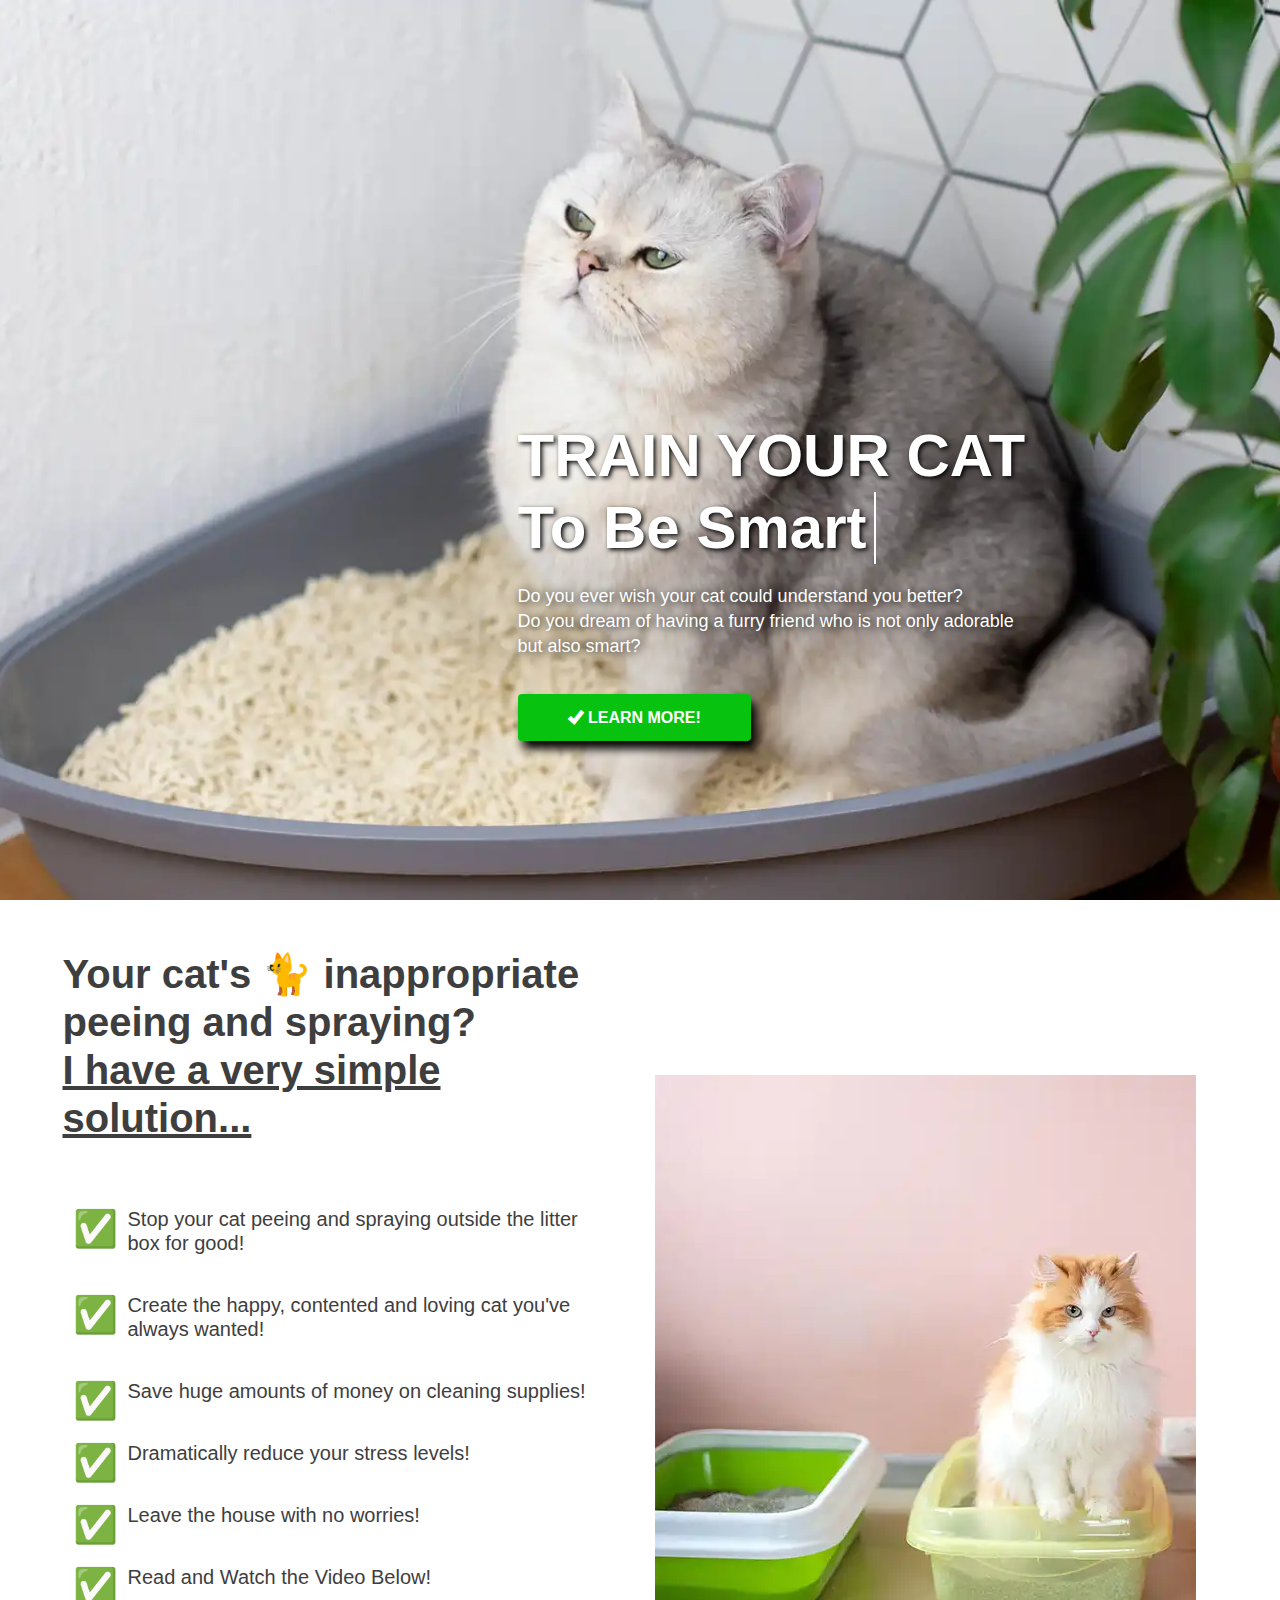
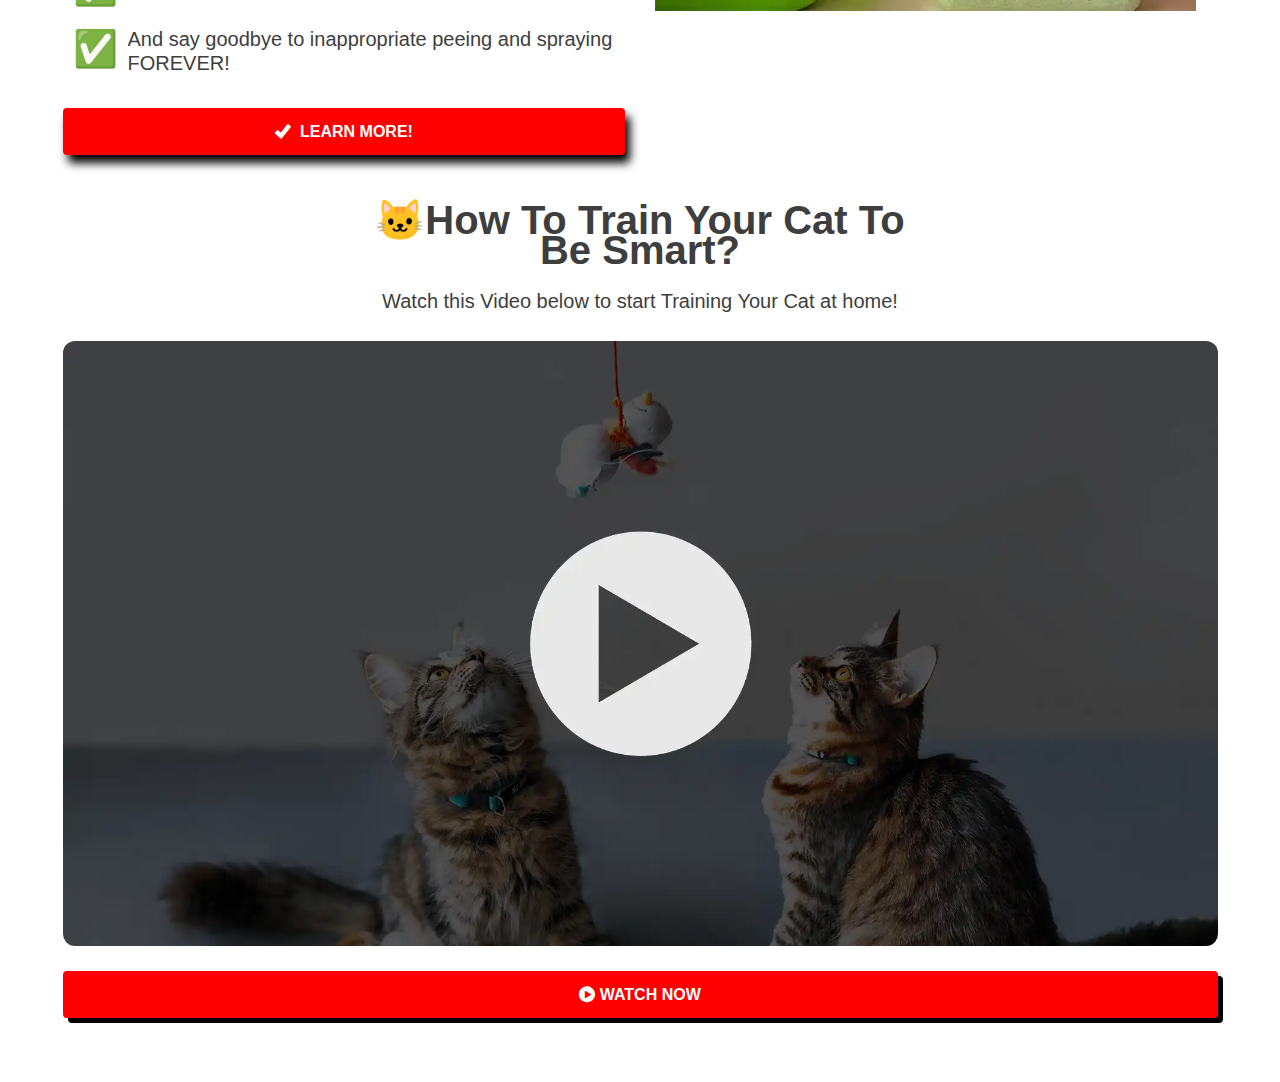
==== catspray.html @ 488885b8 "Update" ====
<!doctype html>
<html>

<head>
	<meta charset="utf-8">
	<meta http-equiv="x-ua-compatible" content="ie=edge">
	<title>Cat Spraying No More</title>
	<meta name="description" content="">
	<meta name="viewport" content="width=device-width, initial-scale=1">
	
	<!-- Place favicon.ico in the root directory -->

	<!-- all css here -->
	<link rel="stylesheet" href="css/bootstrap.min.css">
	<link rel="stylesheet" href="css/font-awesome.min.css">
	<link rel="stylesheet" href="css/icofont.css">
	
	<link rel="stylesheet" href="css/slick.css">
	<link rel="stylesheet" href="css/owl.carousel.css">
	
	<link rel="stylesheet" href="css/animated-headlines.css">
	<link rel="stylesheet" href="css/shortcode/shortcodes.css">
	<link rel="stylesheet" href="style.css">
	<link rel="stylesheet" href="css/responsive.css">
	<script src="js/vendor/modernizr-3.11.2.min.js"></script>

	<!-- Meta Pixel Code -->
	<script>
	!function(f,b,e,v,n,t,s)
	{if(f.fbq)return;n=f.fbq=function(){n.callMethod?
	n.callMethod.apply(n,arguments):n.queue.push(arguments)};
	if(!f._fbq)f._fbq=n;n.push=n;n.loaded=!0;n.version='2.0';
	n.queue=[];t=b.createElement(e);t.async=!0;
	t.src=v;s=b.getElementsByTagName(e)[0];
	s.parentNode.insertBefore(t,s)}(window, document,'script',
	'https://connect.facebook.net/en_US/fbevents.js');
	fbq('init', '1823785578058510');
	fbq('track', 'PageView');
	</script>
	<noscript><img height="1" width="1" style="display:none"
	src="https://www.facebook.com/tr?id=1823785578058510&ev=PageView&noscript=1"
	/></noscript>
	<!-- End Meta Pixel Code -->
	


</head>

<body>
	<!-- hero area start -->
	<div class="hero-area slider-1" id="slider-area">
		<div class="slider">
			<div class="container">
				<div class="row">
					<div class="offset-lg-4 col-lg-8 col-md-9 offset-md-3">
						<div class="hero-text mr-ri-l">
							<h1 class="title2 cd-headline clip is-full-width">TRAIN YOUR CAT<br>
								<span class="cd-words-wrapper">
									<b class="is-visible"> To Be Smart</b>
									<b>To Be Good</b>
								</span>
							</h1>
							<p>Do you ever wish your cat could understand you better?<br>Do you dream of having a furry friend who is not only adorable but also smart? </p>
							<a class="hero-btn" target="_blank" href="https://05e74hx4rsquew42be6kz4aq9v.hop.clickbank.net">
								<i class="icofont icofont-ui-check"></i> Learn More!</a>
						</div>
					</div>
				</div>
			</div>
		</div>
	</div>
	<!-- hero area end -->
	
	<!-- About area start -->
	<section id="about" class="about-area pt-130">
		<div class="container">
			<div class="row">
				<div class="col-md-6">
					<div class="about-content">
						<h2>Your cat's 🐈 inappropriate peeing and spraying?<br><u>I have a very simple solution...</u></h2>
						<div class="single-service">
							<div class="service-icon">
								<h2>✅</h2>
							</div>
							<div class="service-content">
								<h4>Stop your cat peeing and spraying outside the litter box for good!</h4>
							</div>
						</div>
						<div class="single-service">
							<div class="service-icon">
								<h2>✅</h2>
							</div>
							<div class="service-content">
								<h4>Create the happy, contented and loving cat you've always wanted!</h4>
							</div>
						</div>
						<div class="single-service">
							<div class="service-icon">
								<h2>✅</h2>
							</div>
							<div class="service-content">
								<h4>Save huge amounts of money on cleaning supplies!</h4>
							</div>
						</div>
						<div class="single-service">
							<div class="service-icon">
								<h2>✅</h2>
							</div>
							<div class="service-content">
								<h4>Dramatically reduce your stress levels!</h4>
							</div>
						</div>
						<div class="single-service">
							<div class="service-icon">
								<h2>✅</h2>
							</div>
							<div class="service-content">
								<h4>Leave the house with no worries!</h4>
							</div>
						</div>
						<div class="single-service">
							<div class="service-icon">
								<h2>✅</h2>
							</div>
							<div class="service-content">
								<h4> <a target="_blank" href="https://05e74hx4rsquew42be6kz4aq9v.hop.clickbank.net">Read and Watch the Video Below!</a></b></h4>
							</div>
						</div>
						<div class="single-service">
							<div class="service-icon">
								<h2>✅</h2>
							</div>
							<div class="service-content">
								<h4><b>And say goodbye to inappropriate peeing and spraying FOREVER!</b></h4>
							</div>
						</div>
						

						<a class="hero-btn" target="_blank" href="https://05e74hx4rsquew42be6kz4aq9v.hop.clickbank.net">
							<i class="icofont icofont-ui-check"></i> Learn More!</a>

					</div>
				</div>
				<div class="col-md-6 pt-125">
					<div class="about-img">
						<img src="img/slider/2.webp" alt="" />
					</div>
				</div>
			</div>
		</div>
	</section>
	<!-- About area End -->
	
	<!-- Feature area start -->
	<section id="features" class="feature-area pt-50 pb-50">
		<div class="container">
			<div class="row">
				<div class="col-12">
					<div class="section-heading pb-20 text-center">
						<h2>🐱How to Train your cat to be Smart?</h2>
						<h4>Watch this Video below to start Training Your Cat at home!</h4>
						
					</div>
					<div class="about-img">
						<a target="_blank" href="https://05e74hx4rsquew42be6kz4aq9v.hop.clickbank.net">
						<img style="border-radius: 12px;" src="img/slider/video1.webp" alt="" />
						</a>
					</div>
					<a class="clikbtn" target="_blank" href="https://05e74hx4rsquew42be6kz4aq9v.hop.clickbank.net">
						<i class="icofont icofont-play-alt-1"></i>  Watch Now</a>
						<br><br>
				</div>
			</div>
			
			
		</div>
	</section>
	<!-- Feature feature area end -->

	<!-- all js here -->
	<script src="js/vendor/jquery-3.6.0.min.js"></script>
	<script src="js/vendor/jquery-migrate-3.3.2.min.js"></script>
	<script src="js/bootstrap.bundle.min.js"></script>
	<script src="js/owl.carousel.min.js"></script>
	<script src="js/slick.min.js"></script>
	<script src="js/jquery.ajaxchimp.min.js"></script>
	<script src="js/plugins.js"></script>
	<script src="js/main.js"></script>
</body>

</html>
---- css/animated-headlines.css ----
/* -------------------------------- 

Primary style

-------------------------------- */
*, *::after, *::before {
  -webkit-box-sizing: border-box;
  -moz-box-sizing: border-box;
  box-sizing: border-box;
}
.cd-title {
  position: relative;
  height: 160px;
  line-height: 230px;
  text-align: center;
}
.cd-title h1 {
  font-size: 2.4rem;
  font-weight: 700;
}
@media only screen and (min-width: 768px) {
  .cd-title {
    line-height: 250px;
  }
}
@media only screen and (min-width: 1170px) {
  .cd-title {
    height: 200px;
    line-height: 300px;
  }
  .cd-title h1 {
    font-size: 3rem;
  }
}

.cd-intro {
  width: 90%;
  max-width: 768px;
  text-align: center;
}

.cd-intro {
  margin: 4em auto;
}
@media only screen and (min-width: 768px) {
  .cd-intro {
    margin: 5em auto;
  }
}
@media only screen and (min-width: 1170px) {
  .cd-intro {
    margin: 6em auto;
  }
}

/* .cd-headline {
  font-size: 3rem;
  line-height: 1.2;
} */
/* @media only screen and (min-width: 768px) {
  .cd-headline {
    font-size: 4.4rem;
    font-weight: 300;
  }
}
@media only screen and (min-width: 1170px) {
  .cd-headline {
    font-size: 6rem;
  }
} */

.cd-words-wrapper {
  display: inline-block;
  position: relative;
  text-align: left;
}
.cd-words-wrapper b {
  display: inline-block;
  position: absolute;
  white-space: nowrap;
  left: 0;
  top: 0;
}
.cd-words-wrapper b.is-visible {
  position: relative;
}
.no-js .cd-words-wrapper b {
  opacity: 0;
}
.no-js .cd-words-wrapper b.is-visible {
  opacity: 1;
}

/* -------------------------------- 

xrotate-1 

-------------------------------- */
.cd-headline.rotate-1 .cd-words-wrapper {
  -webkit-perspective: 300px;
  -moz-perspective: 300px;
  perspective: 300px;
}
.cd-headline.rotate-1 b {
  opacity: 0;
  -webkit-transform-origin: 50% 100%;
  -moz-transform-origin: 50% 100%;
  -ms-transform-origin: 50% 100%;
  -o-transform-origin: 50% 100%;
  transform-origin: 50% 100%;
  -webkit-transform: rotateX(180deg);
  -moz-transform: rotateX(180deg);
  -ms-transform: rotateX(180deg);
  -o-transform: rotateX(180deg);
  transform: rotateX(180deg);
}
.cd-headline.rotate-1 b.is-visible {
  opacity: 1;
  -webkit-transform: rotateX(0deg);
  -moz-transform: rotateX(0deg);
  -ms-transform: rotateX(0deg);
  -o-transform: rotateX(0deg);
  transform: rotateX(0deg);
  -webkit-animation: cd-rotate-1-in 1.2s;
  -moz-animation: cd-rotate-1-in 1.2s;
  animation: cd-rotate-1-in 1.2s;
}
.cd-headline.rotate-1 b.is-hidden {
  -webkit-transform: rotateX(180deg);
  -moz-transform: rotateX(180deg);
  -ms-transform: rotateX(180deg);
  -o-transform: rotateX(180deg);
  transform: rotateX(180deg);
  -webkit-animation: cd-rotate-1-out 1.2s;
  -moz-animation: cd-rotate-1-out 1.2s;
  animation: cd-rotate-1-out 1.2s;
}

@-webkit-keyframes cd-rotate-1-in {
  0% {
    -webkit-transform: rotateX(180deg);
    opacity: 0;
  }
  35% {
    -webkit-transform: rotateX(120deg);
    opacity: 0;
  }
  65% {
    opacity: 0;
  }
  100% {
    -webkit-transform: rotateX(360deg);
    opacity: 1;
  }
}
@-moz-keyframes cd-rotate-1-in {
  0% {
    -moz-transform: rotateX(180deg);
    opacity: 0;
  }
  35% {
    -moz-transform: rotateX(120deg);
    opacity: 0;
  }
  65% {
    opacity: 0;
  }
  100% {
    -moz-transform: rotateX(360deg);
    opacity: 1;
  }
}
@keyframes cd-rotate-1-in {
  0% {
    -webkit-transform: rotateX(180deg);
    -moz-transform: rotateX(180deg);
    -ms-transform: rotateX(180deg);
    -o-transform: rotateX(180deg);
    transform: rotateX(180deg);
    opacity: 0;
  }
  35% {
    -webkit-transform: rotateX(120deg);
    -moz-transform: rotateX(120deg);
    -ms-transform: rotateX(120deg);
    -o-transform: rotateX(120deg);
    transform: rotateX(120deg);
    opacity: 0;
  }
  65% {
    opacity: 0;
  }
  100% {
    -webkit-transform: rotateX(360deg);
    -moz-transform: rotateX(360deg);
    -ms-transform: rotateX(360deg);
    -o-transform: rotateX(360deg);
    transform: rotateX(360deg);
    opacity: 1;
  }
}
@-webkit-keyframes cd-rotate-1-out {
  0% {
    -webkit-transform: rotateX(0deg);
    opacity: 1;
  }
  35% {
    -webkit-transform: rotateX(-40deg);
    opacity: 1;
  }
  65% {
    opacity: 0;
  }
  100% {
    -webkit-transform: rotateX(180deg);
    opacity: 0;
  }
}
@-moz-keyframes cd-rotate-1-out {
  0% {
    -moz-transform: rotateX(0deg);
    opacity: 1;
  }
  35% {
    -moz-transform: rotateX(-40deg);
    opacity: 1;
  }
  65% {
    opacity: 0;
  }
  100% {
    -moz-transform: rotateX(180deg);
    opacity: 0;
  }
}
@keyframes cd-rotate-1-out {
  0% {
    -webkit-transform: rotateX(0deg);
    -moz-transform: rotateX(0deg);
    -ms-transform: rotateX(0deg);
    -o-transform: rotateX(0deg);
    transform: rotateX(0deg);
    opacity: 1;
  }
  35% {
    -webkit-transform: rotateX(-40deg);
    -moz-transform: rotateX(-40deg);
    -ms-transform: rotateX(-40deg);
    -o-transform: rotateX(-40deg);
    transform: rotateX(-40deg);
    opacity: 1;
  }
  65% {
    opacity: 0;
  }
  100% {
    -webkit-transform: rotateX(180deg);
    -moz-transform: rotateX(180deg);
    -ms-transform: rotateX(180deg);
    -o-transform: rotateX(180deg);
    transform: rotateX(180deg);
    opacity: 0;
  }
}
/* -------------------------------- 

xtype 

-------------------------------- */
.cd-headline.type .cd-words-wrapper {
  vertical-align: top;
  overflow: hidden;
}
.cd-headline.type .cd-words-wrapper::after {
  /* vertical bar */
  content: '';
  position: absolute;
  right: 0;
  top: 50%;
  bottom: auto;
  -webkit-transform: translateY(-50%);
  -moz-transform: translateY(-50%);
  -ms-transform: translateY(-50%);
  -o-transform: translateY(-50%);
  transform: translateY(-50%);
  height: 90%;
  width: 1px;
  background-color: #fff;
}
.cd-headline.type .cd-words-wrapper.waiting::after {
  -webkit-animation: cd-pulse 1s infinite;
  -moz-animation: cd-pulse 1s infinite;
  animation: cd-pulse 1s infinite;
}
.cd-headline.type .cd-words-wrapper.selected {
  background-color: #aebcb9;
}
.cd-headline.type .cd-words-wrapper.selected::after {
  visibility: hidden;
}
.cd-headline.type .cd-words-wrapper.selected b {
  color: #0d0d0d;
}
.cd-headline.type b {
  visibility: hidden;
}
.cd-headline.type b.is-visible {
  visibility: visible;
}
.cd-headline.type i {
  position: absolute;
  visibility: hidden;
}
.cd-headline.type i.in {
  position: relative;
  visibility: visible;
}

@-webkit-keyframes cd-pulse {
  0% {
    -webkit-transform: translateY(-50%) scale(1);
    opacity: 1;
  }
  40% {
    -webkit-transform: translateY(-50%) scale(0.9);
    opacity: 0;
  }
  100% {
    -webkit-transform: translateY(-50%) scale(0);
    opacity: 0;
  }
}
@-moz-keyframes cd-pulse {
  0% {
    -moz-transform: translateY(-50%) scale(1);
    opacity: 1;
  }
  40% {
    -moz-transform: translateY(-50%) scale(0.9);
    opacity: 0;
  }
  100% {
    -moz-transform: translateY(-50%) scale(0);
    opacity: 0;
  }
}
@keyframes cd-pulse {
  0% {
    -webkit-transform: translateY(-50%) scale(1);
    -moz-transform: translateY(-50%) scale(1);
    -ms-transform: translateY(-50%) scale(1);
    -o-transform: translateY(-50%) scale(1);
    transform: translateY(-50%) scale(1);
    opacity: 1;
  }
  40% {
    -webkit-transform: translateY(-50%) scale(0.9);
    -moz-transform: translateY(-50%) scale(0.9);
    -ms-transform: translateY(-50%) scale(0.9);
    -o-transform: translateY(-50%) scale(0.9);
    transform: translateY(-50%) scale(0.9);
    opacity: 0;
  }
  100% {
    -webkit-transform: translateY(-50%) scale(0);
    -moz-transform: translateY(-50%) scale(0);
    -ms-transform: translateY(-50%) scale(0);
    -o-transform: translateY(-50%) scale(0);
    transform: translateY(-50%) scale(0);
    opacity: 0;
  }
}
/* -------------------------------- 

xrotate-2 

-------------------------------- */
.cd-headline.rotate-2 .cd-words-wrapper {
  -webkit-perspective: 300px;
  -moz-perspective: 300px;
  perspective: 300px;
}
.cd-headline.rotate-2 i, .cd-headline.rotate-2 em {
  display: inline-block;
  -webkit-backface-visibility: hidden;
  backface-visibility: hidden;
}
.cd-headline.rotate-2 b {
  opacity: 0;
}
.cd-headline.rotate-2 i {
  -webkit-transform-style: preserve-3d;
  -moz-transform-style: preserve-3d;
  -ms-transform-style: preserve-3d;
  -o-transform-style: preserve-3d;
  transform-style: preserve-3d;
  -webkit-transform: translateZ(-20px) rotateX(90deg);
  -moz-transform: translateZ(-20px) rotateX(90deg);
  -ms-transform: translateZ(-20px) rotateX(90deg);
  -o-transform: translateZ(-20px) rotateX(90deg);
  transform: translateZ(-20px) rotateX(90deg);
  opacity: 0;
}
.is-visible .cd-headline.rotate-2 i {
  opacity: 1;
}
.cd-headline.rotate-2 i.in {
  -webkit-animation: cd-rotate-2-in 0.4s forwards;
  -moz-animation: cd-rotate-2-in 0.4s forwards;
  animation: cd-rotate-2-in 0.4s forwards;
}
.cd-headline.rotate-2 i.out {
  -webkit-animation: cd-rotate-2-out 0.4s forwards;
  -moz-animation: cd-rotate-2-out 0.4s forwards;
  animation: cd-rotate-2-out 0.4s forwards;
}
.cd-headline.rotate-2 em {
  -webkit-transform: translateZ(20px);
  -moz-transform: translateZ(20px);
  -ms-transform: translateZ(20px);
  -o-transform: translateZ(20px);
  transform: translateZ(20px);
}

.no-csstransitions .cd-headline.rotate-2 i {
  -webkit-transform: rotateX(0deg);
  -moz-transform: rotateX(0deg);
  -ms-transform: rotateX(0deg);
  -o-transform: rotateX(0deg);
  transform: rotateX(0deg);
  opacity: 0;
}
.no-csstransitions .cd-headline.rotate-2 i em {
  -webkit-transform: scale(1);
  -moz-transform: scale(1);
  -ms-transform: scale(1);
  -o-transform: scale(1);
  transform: scale(1);
}

.no-csstransitions .cd-headline.rotate-2 .is-visible i {
  opacity: 1;
}

@-webkit-keyframes cd-rotate-2-in {
  0% {
    opacity: 0;
    -webkit-transform: translateZ(-20px) rotateX(90deg);
  }
  60% {
    opacity: 1;
    -webkit-transform: translateZ(-20px) rotateX(-10deg);
  }
  100% {
    opacity: 1;
    -webkit-transform: translateZ(-20px) rotateX(0deg);
  }
}
@-moz-keyframes cd-rotate-2-in {
  0% {
    opacity: 0;
    -moz-transform: translateZ(-20px) rotateX(90deg);
  }
  60% {
    opacity: 1;
    -moz-transform: translateZ(-20px) rotateX(-10deg);
  }
  100% {
    opacity: 1;
    -moz-transform: translateZ(-20px) rotateX(0deg);
  }
}
@keyframes cd-rotate-2-in {
  0% {
    opacity: 0;
    -webkit-transform: translateZ(-20px) rotateX(90deg);
    -moz-transform: translateZ(-20px) rotateX(90deg);
    -ms-transform: translateZ(-20px) rotateX(90deg);
    -o-transform: translateZ(-20px) rotateX(90deg);
    transform: translateZ(-20px) rotateX(90deg);
  }
  60% {
    opacity: 1;
    -webkit-transform: translateZ(-20px) rotateX(-10deg);
    -moz-transform: translateZ(-20px) rotateX(-10deg);
    -ms-transform: translateZ(-20px) rotateX(-10deg);
    -o-transform: translateZ(-20px) rotateX(-10deg);
    transform: translateZ(-20px) rotateX(-10deg);
  }
  100% {
    opacity: 1;
    -webkit-transform: translateZ(-20px) rotateX(0deg);
    -moz-transform: translateZ(-20px) rotateX(0deg);
    -ms-transform: translateZ(-20px) rotateX(0deg);
    -o-transform: translateZ(-20px) rotateX(0deg);
    transform: translateZ(-20px) rotateX(0deg);
  }
}
@-webkit-keyframes cd-rotate-2-out {
  0% {
    opacity: 1;
    -webkit-transform: translateZ(-20px) rotateX(0);
  }
  60% {
    opacity: 0;
    -webkit-transform: translateZ(-20px) rotateX(-100deg);
  }
  100% {
    opacity: 0;
    -webkit-transform: translateZ(-20px) rotateX(-90deg);
  }
}
@-moz-keyframes cd-rotate-2-out {
  0% {
    opacity: 1;
    -moz-transform: translateZ(-20px) rotateX(0);
  }
  60% {
    opacity: 0;
    -moz-transform: translateZ(-20px) rotateX(-100deg);
  }
  100% {
    opacity: 0;
    -moz-transform: translateZ(-20px) rotateX(-90deg);
  }
}
@keyframes cd-rotate-2-out {
  0% {
    opacity: 1;
    -webkit-transform: translateZ(-20px) rotateX(0);
    -moz-transform: translateZ(-20px) rotateX(0);
    -ms-transform: translateZ(-20px) rotateX(0);
    -o-transform: translateZ(-20px) rotateX(0);
    transform: translateZ(-20px) rotateX(0);
  }
  60% {
    opacity: 0;
    -webkit-transform: translateZ(-20px) rotateX(-100deg);
    -moz-transform: translateZ(-20px) rotateX(-100deg);
    -ms-transform: translateZ(-20px) rotateX(-100deg);
    -o-transform: translateZ(-20px) rotateX(-100deg);
    transform: translateZ(-20px) rotateX(-100deg);
  }
  100% {
    opacity: 0;
    -webkit-transform: translateZ(-20px) rotateX(-90deg);
    -moz-transform: translateZ(-20px) rotateX(-90deg);
    -ms-transform: translateZ(-20px) rotateX(-90deg);
    -o-transform: translateZ(-20px) rotateX(-90deg);
    transform: translateZ(-20px) rotateX(-90deg);
  }
}
/* -------------------------------- 

xloading-bar 

-------------------------------- */
.cd-headline.loading-bar span {
  display: inline-block;
  padding: .2em 0;
}
.cd-headline.loading-bar .cd-words-wrapper {
  overflow: hidden;
  vertical-align: top;
}
.cd-headline.loading-bar .cd-words-wrapper::after {
  /* loading bar */
  content: '';
  position: absolute;
  left: 0;
  bottom: 0;
  height: 3px;
  width: 0;
  background: #fff;
  z-index: 2;
  -webkit-transition: width 0.3s -0.1s;
  -moz-transition: width 0.3s -0.1s;
  transition: width 0.3s -0.1s;
}
.cd-headline.loading-bar .cd-words-wrapper.is-loading::after {
  width: 100%;
  -webkit-transition: width 3s;
  -moz-transition: width 3s;
  transition: width 3s;
}
.cd-headline.loading-bar b {
  top: 10px;
  opacity: 0;
  -webkit-transition: opacity 0.3s;
  -moz-transition: opacity 0.3s;
  transition: opacity 0.3s;
}
.cd-headline.loading-bar b.is-visible {
  opacity: 1;
  top: 0;
}

/* -------------------------------- 

xslide 

-------------------------------- */
.cd-headline.slide span {
  display: inline-block;
  padding: .2em 0;
}
.cd-headline.slide .cd-words-wrapper {
  overflow: hidden;
  vertical-align: top;
}
.cd-headline.slide b {
  opacity: 0;
  top: .2em;
}
.cd-headline.slide b.is-visible {
  top: 0;
  opacity: 1;
  -webkit-animation: slide-in 0.6s;
  -moz-animation: slide-in 0.6s;
  animation: slide-in 0.6s;
}
.cd-headline.slide b.is-hidden {
  -webkit-animation: slide-out 0.6s;
  -moz-animation: slide-out 0.6s;
  animation: slide-out 0.6s;
}

@-webkit-keyframes slide-in {
  0% {
    opacity: 0;
    -webkit-transform: translateY(-100%);
  }
  60% {
    opacity: 1;
    -webkit-transform: translateY(20%);
  }
  100% {
    opacity: 1;
    -webkit-transform: translateY(0);
  }
}
@-moz-keyframes slide-in {
  0% {
    opacity: 0;
    -moz-transform: translateY(-100%);
  }
  60% {
    opacity: 1;
    -moz-transform: translateY(20%);
  }
  100% {
    opacity: 1;
    -moz-transform: translateY(0);
  }
}
@keyframes slide-in {
  0% {
    opacity: 0;
    -webkit-transform: translateY(-100%);
    -moz-transform: translateY(-100%);
    -ms-transform: translateY(-100%);
    -o-transform: translateY(-100%);
    transform: translateY(-100%);
  }
  60% {
    opacity: 1;
    -webkit-transform: translateY(20%);
    -moz-transform: translateY(20%);
    -ms-transform: translateY(20%);
    -o-transform: translateY(20%);
    transform: translateY(20%);
  }
  100% {
    opacity: 1;
    -webkit-transform: translateY(0);
    -moz-transform: translateY(0);
    -ms-transform: translateY(0);
    -o-transform: translateY(0);
    transform: translateY(0);
  }
}
@-webkit-keyframes slide-out {
  0% {
    opacity: 1;
    -webkit-transform: translateY(0);
  }
  60% {
    opacity: 0;
    -webkit-transform: translateY(120%);
  }
  100% {
    opacity: 0;
    -webkit-transform: translateY(100%);
  }
}
@-moz-keyframes slide-out {
  0% {
    opacity: 1;
    -moz-transform: translateY(0);
  }
  60% {
    opacity: 0;
    -moz-transform: translateY(120%);
  }
  100% {
    opacity: 0;
    -moz-transform: translateY(100%);
  }
}
@keyframes slide-out {
  0% {
    opacity: 1;
    -webkit-transform: translateY(0);
    -moz-transform: translateY(0);
    -ms-transform: translateY(0);
    -o-transform: translateY(0);
    transform: translateY(0);
  }
  60% {
    opacity: 0;
    -webkit-transform: translateY(120%);
    -moz-transform: translateY(120%);
    -ms-transform: translateY(120%);
    -o-transform: translateY(120%);
    transform: translateY(120%);
  }
  100% {
    opacity: 0;
    -webkit-transform: translateY(100%);
    -moz-transform: translateY(100%);
    -ms-transform: translateY(100%);
    -o-transform: translateY(100%);
    transform: translateY(100%);
  }
}
/* -------------------------------- 

xclip 

-------------------------------- */
.cd-headline.clip span {

}
.cd-headline.clip .cd-words-wrapper {
  overflow: hidden;
  vertical-align: top;
}
.cd-headline.clip .cd-words-wrapper::after {
  /* line */
  content: '';
  position: absolute;
  top: 0;
  right: 0;
  width: 2px;
  height: 100%;
  background-color: #fff;
}
.cd-headline.clip b {
  opacity: 0;
}
.cd-headline.clip b.is-visible {
  opacity: 1;
}

/* -------------------------------- 

xzoom 

-------------------------------- */
.cd-headline.zoom .cd-words-wrapper {
  -webkit-perspective: 300px;
  -moz-perspective: 300px;
  perspective: 300px;
}
.cd-headline.zoom b {
  opacity: 0;
}
.cd-headline.zoom b.is-visible {
  opacity: 1;
  -webkit-animation: zoom-in 0.8s;
  -moz-animation: zoom-in 0.8s;
  animation: zoom-in 0.8s;
}
.cd-headline.zoom b.is-hidden {
  -webkit-animation: zoom-out 0.8s;
  -moz-animation: zoom-out 0.8s;
  animation: zoom-out 0.8s;
}

@-webkit-keyframes zoom-in {
  0% {
    opacity: 0;
    -webkit-transform: translateZ(100px);
  }
  100% {
    opacity: 1;
    -webkit-transform: translateZ(0);
  }
}
@-moz-keyframes zoom-in {
  0% {
    opacity: 0;
    -moz-transform: translateZ(100px);
  }
  100% {
    opacity: 1;
    -moz-transform: translateZ(0);
  }
}
@keyframes zoom-in {
  0% {
    opacity: 0;
    -webkit-transform: translateZ(100px);
    -moz-transform: translateZ(100px);
    -ms-transform: translateZ(100px);
    -o-transform: translateZ(100px);
    transform: translateZ(100px);
  }
  100% {
    opacity: 1;
    -webkit-transform: translateZ(0);
    -moz-transform: translateZ(0);
    -ms-transform: translateZ(0);
    -o-transform: translateZ(0);
    transform: translateZ(0);
  }
}
@-webkit-keyframes zoom-out {
  0% {
    opacity: 1;
    -webkit-transform: translateZ(0);
  }
  100% {
    opacity: 0;
    -webkit-transform: translateZ(-100px);
  }
}
@-moz-keyframes zoom-out {
  0% {
    opacity: 1;
    -moz-transform: translateZ(0);
  }
  100% {
    opacity: 0;
    -moz-transform: translateZ(-100px);
  }
}
@keyframes zoom-out {
  0% {
    opacity: 1;
    -webkit-transform: translateZ(0);
    -moz-transform: translateZ(0);
    -ms-transform: translateZ(0);
    -o-transform: translateZ(0);
    transform: translateZ(0);
  }
  100% {
    opacity: 0;
    -webkit-transform: translateZ(-100px);
    -moz-transform: translateZ(-100px);
    -ms-transform: translateZ(-100px);
    -o-transform: translateZ(-100px);
    transform: translateZ(-100px);
  }
}
/* -------------------------------- 

xrotate-3 

-------------------------------- */
.cd-headline.rotate-3 .cd-words-wrapper {
  -webkit-perspective: 300px;
  -moz-perspective: 300px;
  perspective: 300px;
}
.cd-headline.rotate-3 b {
  opacity: 0;
}
.cd-headline.rotate-3 i {
  display: inline-block;
  -webkit-transform: rotateY(180deg);
  -moz-transform: rotateY(180deg);
  -ms-transform: rotateY(180deg);
  -o-transform: rotateY(180deg);
  transform: rotateY(180deg);
  -webkit-backface-visibility: hidden;
  backface-visibility: hidden;
}
.is-visible .cd-headline.rotate-3 i {
  -webkit-transform: rotateY(0deg);
  -moz-transform: rotateY(0deg);
  -ms-transform: rotateY(0deg);
  -o-transform: rotateY(0deg);
  transform: rotateY(0deg);
}
.cd-headline.rotate-3 i.in {
  -webkit-animation: cd-rotate-3-in 0.6s forwards;
  -moz-animation: cd-rotate-3-in 0.6s forwards;
  animation: cd-rotate-3-in 0.6s forwards;
}
.cd-headline.rotate-3 i.out {
  -webkit-animation: cd-rotate-3-out 0.6s forwards;
  -moz-animation: cd-rotate-3-out 0.6s forwards;
  animation: cd-rotate-3-out 0.6s forwards;
}

.no-csstransitions .cd-headline.rotate-3 i {
  -webkit-transform: rotateY(0deg);
  -moz-transform: rotateY(0deg);
  -ms-transform: rotateY(0deg);
  -o-transform: rotateY(0deg);
  transform: rotateY(0deg);
  opacity: 0;
}

.no-csstransitions .cd-headline.rotate-3 .is-visible i {
  opacity: 1;
}

@-webkit-keyframes cd-rotate-3-in {
  0% {
    -webkit-transform: rotateY(180deg);
  }
  100% {
    -webkit-transform: rotateY(0deg);
  }
}
@-moz-keyframes cd-rotate-3-in {
  0% {
    -moz-transform: rotateY(180deg);
  }
  100% {
    -moz-transform: rotateY(0deg);
  }
}
@keyframes cd-rotate-3-in {
  0% {
    -webkit-transform: rotateY(180deg);
    -moz-transform: rotateY(180deg);
    -ms-transform: rotateY(180deg);
    -o-transform: rotateY(180deg);
    transform: rotateY(180deg);
  }
  100% {
    -webkit-transform: rotateY(0deg);
    -moz-transform: rotateY(0deg);
    -ms-transform: rotateY(0deg);
    -o-transform: rotateY(0deg);
    transform: rotateY(0deg);
  }
}
@-webkit-keyframes cd-rotate-3-out {
  0% {
    -webkit-transform: rotateY(0);
  }
  100% {
    -webkit-transform: rotateY(-180deg);
  }
}
@-moz-keyframes cd-rotate-3-out {
  0% {
    -moz-transform: rotateY(0);
  }
  100% {
    -moz-transform: rotateY(-180deg);
  }
}
@keyframes cd-rotate-3-out {
  0% {
    -webkit-transform: rotateY(0);
    -moz-transform: rotateY(0);
    -ms-transform: rotateY(0);
    -o-transform: rotateY(0);
    transform: rotateY(0);
  }
  100% {
    -webkit-transform: rotateY(-180deg);
    -moz-transform: rotateY(-180deg);
    -ms-transform: rotateY(-180deg);
    -o-transform: rotateY(-180deg);
    transform: rotateY(-180deg);
  }
}
/* -------------------------------- 

xscale 

-------------------------------- */
.cd-headline.scale b {
  opacity: 0;
}
.cd-headline.scale i {
  display: inline-block;
  opacity: 0;
  -webkit-transform: scale(0);
  -moz-transform: scale(0);
  -ms-transform: scale(0);
  -o-transform: scale(0);
  transform: scale(0);
}
.is-visible .cd-headline.scale i {
  opacity: 1;
}
.cd-headline.scale i.in {
  -webkit-animation: scale-up 0.6s forwards;
  -moz-animation: scale-up 0.6s forwards;
  animation: scale-up 0.6s forwards;
}
.cd-headline.scale i.out {
  -webkit-animation: scale-down 0.6s forwards;
  -moz-animation: scale-down 0.6s forwards;
  animation: scale-down 0.6s forwards;
}

.no-csstransitions .cd-headline.scale i {
  -webkit-transform: scale(1);
  -moz-transform: scale(1);
  -ms-transform: scale(1);
  -o-transform: scale(1);
  transform: scale(1);
  opacity: 0;
}

.no-csstransitions .cd-headline.scale .is-visible i {
  opacity: 1;
}

@-webkit-keyframes scale-up {
  0% {
    -webkit-transform: scale(0);
    opacity: 0;
  }
  60% {
    -webkit-transform: scale(1.2);
    opacity: 1;
  }
  100% {
    -webkit-transform: scale(1);
    opacity: 1;
  }
}
@-moz-keyframes scale-up {
  0% {
    -moz-transform: scale(0);
    opacity: 0;
  }
  60% {
    -moz-transform: scale(1.2);
    opacity: 1;
  }
  100% {
    -moz-transform: scale(1);
    opacity: 1;
  }
}
@keyframes scale-up {
  0% {
    -webkit-transform: scale(0);
    -moz-transform: scale(0);
    -ms-transform: scale(0);
    -o-transform: scale(0);
    transform: scale(0);
    opacity: 0;
  }
  60% {
    -webkit-transform: scale(1.2);
    -moz-transform: scale(1.2);
    -ms-transform: scale(1.2);
    -o-transform: scale(1.2);
    transform: scale(1.2);
    opacity: 1;
  }
  100% {
    -webkit-transform: scale(1);
    -moz-transform: scale(1);
    -ms-transform: scale(1);
    -o-transform: scale(1);
    transform: scale(1);
    opacity: 1;
  }
}
@-webkit-keyframes scale-down {
  0% {
    -webkit-transform: scale(1);
    opacity: 1;
  }
  60% {
    -webkit-transform: scale(0);
    opacity: 0;
  }
}
@-moz-keyframes scale-down {
  0% {
    -moz-transform: scale(1);
    opacity: 1;
  }
  60% {
    -moz-transform: scale(0);
    opacity: 0;
  }
}
@keyframes scale-down {
  0% {
    -webkit-transform: scale(1);
    -moz-transform: scale(1);
    -ms-transform: scale(1);
    -o-transform: scale(1);
    transform: scale(1);
    opacity: 1;
  }
  60% {
    -webkit-transform: scale(0);
    -moz-transform: scale(0);
    -ms-transform: scale(0);
    -o-transform: scale(0);
    transform: scale(0);
    opacity: 0;
  }
}
/* -------------------------------- 

xpush 

-------------------------------- */
.cd-headline.push b {
  opacity: 0;
}
.cd-headline.push b.is-visible {
  opacity: 1;
  -webkit-animation: push-in 0.6s;
  -moz-animation: push-in 0.6s;
  animation: push-in 0.6s;
}
.cd-headline.push b.is-hidden {
  -webkit-animation: push-out 0.6s;
  -moz-animation: push-out 0.6s;
  animation: push-out 0.6s;
}

@-webkit-keyframes push-in {
  0% {
    opacity: 0;
    -webkit-transform: translateX(-100%);
  }
  60% {
    opacity: 1;
    -webkit-transform: translateX(10%);
  }
  100% {
    opacity: 1;
    -webkit-transform: translateX(0);
  }
}
@-moz-keyframes push-in {
  0% {
    opacity: 0;
    -moz-transform: translateX(-100%);
  }
  60% {
    opacity: 1;
    -moz-transform: translateX(10%);
  }
  100% {
    opacity: 1;
    -moz-transform: translateX(0);
  }
}
@keyframes push-in {
  0% {
    opacity: 0;
    -webkit-transform: translateX(-100%);
    -moz-transform: translateX(-100%);
    -ms-transform: translateX(-100%);
    -o-transform: translateX(-100%);
    transform: translateX(-100%);
  }
  60% {
    opacity: 1;
    -webkit-transform: translateX(10%);
    -moz-transform: translateX(10%);
    -ms-transform: translateX(10%);
    -o-transform: translateX(10%);
    transform: translateX(10%);
  }
  100% {
    opacity: 1;
    -webkit-transform: translateX(0);
    -moz-transform: translateX(0);
    -ms-transform: translateX(0);
    -o-transform: translateX(0);
    transform: translateX(0);
  }
}
@-webkit-keyframes push-out {
  0% {
    opacity: 1;
    -webkit-transform: translateX(0);
  }
  60% {
    opacity: 0;
    -webkit-transform: translateX(110%);
  }
  100% {
    opacity: 0;
    -webkit-transform: translateX(100%);
  }
}
@-moz-keyframes push-out {
  0% {
    opacity: 1;
    -moz-transform: translateX(0);
  }
  60% {
    opacity: 0;
    -moz-transform: translateX(110%);
  }
  100% {
    opacity: 0;
    -moz-transform: translateX(100%);
  }
}
@keyframes push-out {
  0% {
    opacity: 1;
    -webkit-transform: translateX(0);
    -moz-transform: translateX(0);
    -ms-transform: translateX(0);
    -o-transform: translateX(0);
    transform: translateX(0);
  }
  60% {
    opacity: 0;
    -webkit-transform: translateX(110%);
    -moz-transform: translateX(110%);
    -ms-transform: translateX(110%);
    -o-transform: translateX(110%);
    transform: translateX(110%);
  }
  100% {
    opacity: 0;
    -webkit-transform: translateX(100%);
    -moz-transform: translateX(100%);
    -ms-transform: translateX(100%);
    -o-transform: translateX(100%);
    transform: translateX(100%);
  }
}



/* http://meyerweb.com/eric/tools/css/reset/ 
   v2.0 | 20110126
   License: none (public domain)
*/

html, body, div, span, applet, object, iframe, blockquote, pre,
a, abbr, acronym, address, big, cite, code,
del, dfn, em, img, ins, kbd, q, s, samp,
small, strike, strong, sub, sup, tt, var,
b, u, i, center,
dl, dt, dd, ol, ul, li,
fieldset, form, label, legend,
table, caption, tbody, tfoot, thead, tr, th, td,
article, aside, canvas, details, embed, 
figure, figcaption, footer, header, hgroup, 
menu, nav, output, ruby, section, summary,
time, mark, audio, video {
	border: 0;
	font-size: 100%;
	font: inherit;
}
/* HTML5 display-role reset for older browsers */
article, aside, details, figcaption, figure, 
footer, header, hgroup, menu, nav, section, main {
	display: block;
}
body {
	line-height: 1;
}
ol, ul {
	list-style: none;
}
blockquote, q {
	quotes: none;
}
blockquote:before, blockquote:after,
q:before, q:after {
	content: '';
	content: none;
}
table {
	border-collapse: collapse;
	border-spacing: 0;
}
---- css/shortcode/shortcodes.css ----
/* ====================================
	
	Template: Moto - App Landing Page
	Css Name: Import Css
	Version: 1.1
	Design and Developed by: Hastech

====================================== */

@import url("default.css");
---- style.css ----
.clikbtn {
  background: red none repeat scroll 0 0;
  border-radius: 4px;
  color: #fff;
  display: inline-block;
  font-size: 16px;
  font-weight: 700;
  padding: 15px 40px;
  text-decoration: none;
  text-transform: uppercase;
  transition: all 0.3s ease 0s;
  margin-top: 25px;
  width: 100%;
  text-align: center;
  box-shadow: 5px 5px 0px #000000;

}

/* ============= 1. IMPORT GOOGLE FONT ============= */
 

/* ============= 2. HEADER AREA ============= */
header {
  left: 0;
  position: absolute;
  right: 0;
  top: 0;
  z-index: 4;
}
.navbar .container {
    flex-wrap: nowrap;
}
.navbar-nav {
    display: flex;
    flex-direction: row;
    justify-content: flex-end;
    align-items: center;
}
.navbar-fixed-bottom, .navbar-fixed-top {
    position: fixed;
    top: 0;
    border-width: 0 0 1px;
    right: 0;
    left: 0;
    z-index: 1030;
}
.navbar {
    border-radius: 0;
    margin: 0;
    padding-top: 30px;
    padding-bottom: 0;
    -webkit-transition: all 0.7s ease 0s;
    transition: all 0.5s ease 0s;
}
.navbar.navbar-fixed-top {
    background: rgba(0, 0, 0, 0) -webkit-linear-gradient(left, #ff5f6d 0%, #ffb270 100%) repeat scroll 0 0;
    background: rgba(0, 0, 0, 0) linear-gradient(to right, #ff5f6d 0%, #ffb270 100%) repeat scroll 0 0;
    box-shadow: 0 0 20px -10px #000;
    padding: 0;
}
.navbar-brand {
  padding: 19px 0;
  display: block;
}
.navbar > .container .navbar-brand, .navbar > .container-fluid .navbar-brand {
  margin-left: 0;
}
.navbar-brand > img {
    -webkit-transition: all 0.3s ease 0s;
    transition: all 0.3s ease 0s;
    max-width: fit-content;
}
.navbar-fixed-top .navbar-brand > img {
    width: 85%;
}
.navbar-expand-md .navbar-collapse {
    flex-grow: unset;
}
.navbar-nav li a {
  color: #fff;
  font-size: 16px;
  font-weight: 600;
  padding: 20px;
  transition: all 0.3s ease 0s;
}
.navbar-expand-md .navbar-nav .nav-link {
    padding: 20px;
}
.navbar-nav .nav-link:focus, .navbar-nav .nav-link:hover {
    background: rgba(0, 0, 0, 0) none repeat scroll 0 0;
    opacity: 0.6;
    color: #fff;
}
.nav-pills .nav-link.active, .nav-pills .show>.nav-link {
    background: rgba(0, 0, 0, 0) none repeat scroll 0 0;
    opacity: 0.6;
}
.navbar-expand-md .navbar-nav li a.download-btn {
  border: 1px solid #fff;
  border-radius: 4px;
  padding: 8px 30px;
  transition:.3s;
}
.navbar-nav li a.download-btn:hover {
  background: #07c30f none repeat scroll 0 0;
  border-color: #07c30f;
  box-shadow: 0 0 30px 0 rgba(0, 0, 0, 0.1);
  -webkit-box-shadow: 0 0 30px 0 rgba(0, 0, 0, 0.1);
  -moz-box-shadow: 0 0 30px 0 rgba(0, 0, 0, 0.1);
  opacity: 1;
}

/* ============= 3. SLIDER AREA ============= */
.hero-area {
  background-image: url(img/slider/1.webp);
  background-size: cover;
  background-position: center center;
  height: 100vh;
  z-index: 1;
  position: relative;
  color: #ffffff;
  padding-top: 80px;
}
.parallax {
  background-attachment: fixed;
}
.slider {
  -webkit-box-align: center;
  -ms-flex-align: center;
  align-items: center;
  display: -webkit- flex;
  display: -moz- flex;
  display: -ms- flex;
  display: -o- flex;
  display: -webkit-box;
  display: -ms-flexbox;
  display: flex;
  height: 100%;
}
.slider h1 {
  color: #fff;
  text-shadow: 2px 2px 5px #000000;
  margin-bottom: 20px;
  text-transform: capitalize;
  padding-top: 180px;
}
.slider p {
  color: #fff;
  text-shadow: 2px 1px 10px #000000;
  font-size: 18px;
  margin: 0 0 35px;
  padding-right: 28%;
}
.slider-thumb {
  position: absolute;
  bottom: 0;
  right: 0%;
  z-index: 3;
}
.hero-btn {
  background: #07c30f none repeat scroll 0 0;
  border-radius: 4px;
  color: #fff;
  display: inline-block;
  font-size: 16px;
  font-weight: 700;
  padding: 15px 50px;
  text-decoration: none;
  text-transform: uppercase;
  transition: all 0.3s ease 0s;
  box-shadow: 5px 8px 10px #000000;
}
.hero-btn:hover, .about-content > .hero-btn:hover {
  background-color: #07c30f;
  color: #fff;
  text-decoration: none;
}
.hero-text p.he-p {
  padding: 0 22%;
  line-height: 30px;
}

/* Slider Nav */
.background-area .owl-nav div {
  background: rgba(0, 0, 0, 0) none repeat scroll 0 0;
  border: 2px solid rgba(255, 255, 255, 0.4);
  color: #ffffff;
  font-size: 38px;
  height: 50px;
  left: -56px;
  line-height: 45px;
  margin-top: -25px;
  position: absolute;
  text-align: center;
  top: 50%;
  transition: all 0.4s ease 0s;
  width: 50px;
  z-index: 999;
}
.background-area .owl-nav .owl-next {
    left: auto;
    right: -56px;
}
.background-area:hover .owl-nav div {
    left: 10px;
}
.background-area:hover .owl-nav .owl-next {
    left: auto;
    right: 10px;
}
.background-area .owl-nav div:hover {
    background: rgba(255, 255, 255, 0.4) none repeat scroll 0 0;
}
.image-1 {background-image: url("img/slider/4.png");}
.slide-animation {
  left: -15px;
  position: absolute;
  z-index:-9;
}
/* ============= 4. SERVICE AREA ============= */
.service-area {}
.single-service {
  padding: 30px 10px 0px;
  -webkit-transition: .3s;
  transition: .3s;
}
.single-service h2 {
  font-size: 36px;
  padding-top: 0px;
}
.single-service:hover {
  box-shadow: 0 0px 20px 0 rgba(0, 0, 0, 0.1);
  -webkit-box-shadow: 0 0px 20px 0 rgba(0, 0, 0, 0.1);
  -moz-box-shadow: 0 0px 20px 0 rgba(0, 0, 0, 0.1);
  transform: translateY(-5px);
  -webkit-transition: .3s;
  transition: .3s;
}
.service-icon {
  float: left;
  margin-right: 10px;
  
}
.service-content {
  display: block;
  overflow: hidden;
}

/* ============= 5. ABOUT AREA ============= */
.about-content > h2 {
  margin-bottom: 35px;
}
.about-content > p {
  margin: 0 0 25px;
}
.about-content > .hero-btn {
  background: red none repeat scroll 0 0;
  border-radius: 4px;
  box-shadow: 0 0 20px 0 rgba(255, 95, 109, 0.4);
  -webkit-box-shadow: 0 0 20px 0 rgba(255, 95, 109, 0.4);
  -moz-box-shadow: 0 0 20px 0 rgba(255, 95, 109, 0.4);
  color: #fff;
  display: inline-block;
  font-size: 16px;
  font-weight: 700;
  padding: 15px 40px;
  text-decoration: none;
  text-transform: uppercase;
  transition: all 0.3s ease 0s;
  margin-top: 25px;
  width: 100%;
  text-align: center;
  box-shadow: 5px 8px 10px #000000;
}
.about-content > .hero-btn i {
  margin-right: 5px;
}

/* ============= 6. SECTION HEADDING STYLE ============= */
.section-heading {
  margin: 0 auto;
  width: 48%;
}
.section-heading h2 {
  margin-bottom: 24px;
  position: relative;
  text-transform: capitalize;
  line-height: 30px;
}
.section-heading p {
    margin-bottom: 10px;
}

/* ============= 7. AWESOME FEATURES AREA ============= */
.awesome-feature {
  border-radius: 10px;
  margin-bottom: 20px;
  padding: 40px 0 35px;
  transition: all 0.3s ease 0s;
}
.awesome-feature:hover{background: #ff5f6d none repeat scroll 0 0;}
.awesome-feature-icon span {
    display: block;
    height: 60px;
    margin-left: 10px;
    position: relative;
    width: 60px;
	margin:0 auto;
}
.awesome-feature-icon span:after {
    background: rgba(0, 0, 0, 0) -webkit-linear-gradient(top, #ff5f6d 0%, #ffb270 100%) repeat scroll 0 0;
    background: rgba(0, 0, 0, 0) linear-gradient(to top, #ff5f6d 0%, #ffb270 100%) repeat scroll 0 0;
    border-radius: 60px;
    content: "";
    height: 100%;
    left: 0;
    position: absolute;
    top: 0;
    width: 100%;
    z-index: 0;
}
.awesome-feature-icon i {
    background-color: #f5f7fa;
    border-radius: 60px;
    color: #4c5462;
    display: inline-block;
    font-size: 24px;
    height: calc(100% - 2px);
    left: 0px;
    line-height: 58px;
    position: relative;
    text-align: center;
    top: 1px;
    -webkit-transition: all 0.3s ease 0s;
    transition: all 0.3s ease 0s;
    width: calc(100% - 2px);
    z-index: 1;
}
.awesome-feature:hover .awesome-feature-icon i {
  background-color: #ff5f6d;
  box-shadow: 0 0 4px 0px rgba(0, 0, 0, 0.20);
  -webkit-box-shadow: 0 0 4px 0px rgba(0, 0, 0, 0.20);
  -moz-box-shadow: 0 0 4px 0px rgba(0, 0, 0, 0.20);
  color: #fff;
}
.awesome-feature:hover .awesome-feature-icon span::after {
  background: #ff5f6d none repeat scroll 0 0;
}
.awesome-feature-details {
  margin-top: 20px;
}
.awesome-feature-details h5 {
  font-size: 20px;
  font-weight: 400;
  text-transform: capitalize;
  margin: 0 0 15px;
  -webkit-transition: all 0.3s ease 0s;
  transition: all 0.3s ease 0s;
}
.awesome-feature-details p {
  margin: 0;
  padding: 0 50px;
  -webkit-transition: all 0.3s ease 0s;
  transition: all 0.3s ease 0s;
}
.awesome-feature:hover .awesome-feature-details h5,.awesome-feature:hover .awesome-feature-details p{color:#fff;}


/* ============= 8. HOW WORK AREA ============= */
.how-work-tab ul {
  background: #fff none repeat scroll 0 0;
  box-shadow: 0px 0 5px 0px rgba(0, 0, 0, 0.15);
  -moz-box-shadow: 0px 0 5px 0px rgba(0, 0, 0, 0.15);
  -webkit-box-shadow: 0px 0 5px 0px rgba(0, 0, 0, 0.15);
  display: flex;
}
.how-work-tab ul li {
  height: 50px;
  line-height: 50px;
  width: 33.33%;
}
.how-work-tab ul li a {
  color: #3e3e3e;
  display: block;
  font-size: 20px;
  font-weight: 600;
  text-align: center;
}
.how-work-tab ul li.active a {
  background:#ff5f6d;
  color: #fff;
}
.how-work-tab .tab-content p {
  margin-bottom: 25px;
}

/* ============= 9. FUN FACT AREA ============= */
.single-fact h5 {
    color: #fff;
    font-weight: 600;
    margin-bottom: 0px;
	font-size:20px;
}
.single-fact h2 {
  color: #fff;
  font-size: 40px;
  margin-bottom: 15px;
  line-height: 35px;
}

/* ============= 10. DOWNLOAD BUTTON AREA ============= */
.download-option-btn ul li a {
  background: #fff none repeat scroll 0 0;
  border-radius: 10px;
  box-shadow: 0 0 30px 0px rgba(0, 0, 0, 0.1);
  -webkit-box-shadow: 0 0 30px 0px rgba(0, 0, 0, 0.1);
  -moz-box-shadow: 0 0 30px 0px rgba(0, 0, 0, 0.1);
  color: #3e3e3e;
  display: inline-block;
  font-size: 16px;
  font-weight: 600;
  margin: 0 14px;
  padding: 18px 40px;
  text-decoration: none;
  text-transform: capitalize;
  transition: all 0.3s ease 0s;
}
.download-option-btn ul li a i{color:#ff5f6d;margin-right:5px;transition:.3s;}
.download-option-btn ul li a:hover i,.download-option-btn ul li a.active:hover i{color:#fff;}
.download-option-btn ul li a:hover,.download-option-btn ul li a.active:hover{background:#ff5f6d;color:#fff;}
.download-option-btn ul li a.active{background:#ff5f6d;color:#fff;}
.download-option-btn ul li a.active i{color:#fff;}

/* ============= 11. PRICING AREA ============= */
.pricing-single {
  border-radius: 10px;
  box-shadow: 0 0 30px 0px rgba(0, 0, 0, 0.1);
  -webkit-box-shadow: 0 0 30px 0px rgba(0, 0, 0, 0.1);
  -moz-box-shadow: 0 0 30px 0px rgba(0, 0, 0, 0.1);
  padding-top: 65px;
  transition: all 0.4s ease 0s;
}
.price-titel h4 {
  letter-spacing: 2px;
}
.pricing-price > span {
  color: #3e3e3e;
  display: block;
  font-size: 50px;
  font-weight: 300;
  padding: 20px 0 22px;
}
.price-decs ul li {
  color: #999999;
  display: block;
  font-size: 16px;
  line-height: 38px;
}
.ordr-btn > a {
  background: #fff none repeat scroll 0 0;
  box-shadow: 0 0 30px 0px rgba(0, 0, 0, 0.1);
  -webkit-box-shadow: 0 0 30px 0px rgba(0, 0, 0, 0.1);
  -moz-box-shadow: 0 0 30px 0px rgba(0, 0, 0, 0.1);
  display: inline-block;
  font-size: 15px;
  font-weight: 600;
  padding: 24px 45px;
  transition: all 0.4s ease 0s;
}
.ordr-btn.uppercase > a:hover {
  opacity: 0.5;
}
.price-decs {
  padding-bottom: 40px;
}
.pricing-single:hover,.pricing-single.active{background:#ff5f6d;color:#fff;}
.pricing-single:hover .pricing-price > span,.pricing-single:hover .price-decs ul li,.pricing-single:hover .price-titel h4{color:#fff;}
.pricing-single.active .pricing-price > span,.pricing-single.active .price-decs ul li,.pricing-single.active .price-titel h4{color:#fff;}
.pricing-single:hover .ordr-btn > a,.pricing-single.active .ordr-btn > a{background:#ff5f6d;color:#fff;display:block;}

/* ============= 12. TESTIMONIAL AREA ============= */
.testimonial-desc p {
  color: #fff;
  font-size: 20px;
  font-weight: 300;
  line-height: 35px;
  margin: 0 0 30px;
  padding: 0 124px;
}
.testimonial-desc h4 {
  color: #fff;
  font-size: 24px;
  margin: 0;
}
.testimonial-active.owl-theme .owl-controls {
  display: none!important;
}

/* ============= 13. TEAM AREA ============= */
.team-single {
  display: block;
  position: relative;
  transition:.3s;
  overflow:hidden;
  padding-right: 1px;
}
.team-single img {
  transform: scaleY(1);
  transition: all 0.7s ease-in-out 0s;
}
.team-single:hover img {
  transform: scale(1.2);
}
.team-single:hover {
  box-shadow: 0 0 30px 0px rgba(0, 0, 0, 0.1);
  -webkit-box-shadow: 0 0 30px 0px rgba(0, 0, 0, 0.1);
  -moz-box-shadow: 0 0 30px 0px rgba(0, 0, 0, 0.1);
  border-radius:10px;
}
.team-overlay {
  background: #ff5f6d none repeat scroll 0 0;
  box-shadow: 0 0 30px 0px rgba(0, 0, 0, 0.1);
  -webkit-box-shadow: 0 0 30px 0px rgba(0, 0, 0, 0.1);
  -moz-box-shadow: 0 0 30px 0px rgba(0, 0, 0, 0.1);
  padding: 22px 0 12px;
  position: absolute;
  top: 40%;
  transform: translateY(-50%);
  width: 100%;
  opacity:0;
  visibility:hidden;
  transition:.3s;
}
.team-single:hover .team-overlay{opacity:1;visibility:visible;top:50%;}
.team-overlay > h5 {
  color: #fff;
  font-weight: 600;
}
.team-overlay h6 {
  color: #fff;
}

/* ============= 14. SUBCRIBE FORM AREA ============= */
.subcribe-form input {
  background: transparent none repeat scroll 0 0;
  border: 1px solid #ff5f6d;
  border-radius: 5px;
  box-shadow: none;
  color: #444444;
  font-size: 12px;
  font-weight: normal;
  height: 45px;
  margin-right: 15px;
  padding-left: 20px;
  width: 30%;
}
.subcribe-form button {
  background: #ff5f6d none repeat scroll 0 0;
  border: medium none;
  border-radius: 5px;
  color: #fff;
  font-weight: 700;
  height: 45px;
  text-transform: uppercase;
  top: 0;
  width: 155px;
  transition:.3s;
  box-shadow: 0 0 20px 0px rgba(255, 95, 109, 0.4);
  -webkit-box-shadow: 0 0 20px 0px rgba(255, 95, 109, 0.4);
  -moz-box-shadow: 0 0 20px 0px rgba(255, 95, 109, 0.4);
}
.subcribe-form button:hover{background:#F55160;}

/* Mail Chimp */
.mailchimp-alerts {margin-top: 15px;}
.mailchimp-submitting{color:#31708f}
.mailchimp-success{color:#3c763d;}
.mailchimp-error{color:#a94442;}

/* ============= 15. Contact Form Area ============= */
.contact-form {
  background: #fff none repeat scroll 0 0;
  box-shadow: 0 0 30px 0px rgba(0, 0, 0, 0.1);
  -webkit-box-shadow: 0 0 30px 0px rgba(0, 0, 0, 0.1);
  -moz-box-shadow: 0 0 30px 0px rgba(0, 0, 0, 0.1);
  padding: 125px 70px;
  width: 60%;
  float:left;
}
.form-control {
  background: transparent none repeat scroll 0 0;
  border: 1px solid #eee;
  border-radius: 5px;
  box-shadow: none;
  color: #333;
  height: 45px;
  padding: 10px 18px;
  transition: all 0.3s ease 0s;
}
.form-control:focus {
  box-shadow: 0 0 30px 0px rgba(0, 0, 0, 0.1);
  -webkit-box-shadow: 0 0 30px 0px rgba(0, 0, 0, 0.1);
  -moz-box-shadow: 0 0 30px 0px rgba(0, 0, 0, 0.1);
  outline: 0 none;
  border:none;
}
.description textarea { height: 100px }
.form-group  button { border: none }
.btn-contact-bg {
  background: #ff5f6d none repeat scroll 0 0;
  border-radius: 5px;
  box-shadow: 0 0 20px 0px rgba(255, 95, 109, 0.4);
  -webkit-box-shadow: 0 0 20px 0px rgba(255, 95, 109, 0.4);
  -webkit-box-shadow: 0 0 20px 0px rgba(255, 95, 109, 0.4);
  color: #fff;
  display: inline-block;
  font-size: 15px;
  font-weight: 600;
  text-transform: uppercase;
  transition: all 0.3s ease 0s;
  width: 150px;
}
.btn-contact-bg:hover,
.btn-contact-bg:focus {
  background: #f55160;
  color: #fff;
}
.form-messege{
  margin-top: 15px;
  padding-bottom: 0;
}
.contact-wrap{
    display: flex;
    justify-content: space-between;
}
.contact-map-size { 
    height: 530px;
    width: 455px;
}

/* ============= 16. CONTACT INFORMATION AREA ============= */
.single-address {
  display: block;
  position: relative;
  margin-bottom:65px;
}
.single-address i {
  color: #fff;
  display: block;
  font-size: 36px;
  line-height: 50px;
}
.single-address .media-left {
  left: 65px;
  padding: 0;
  position: absolute;
}
.single-address p {
color:#fff;
margin:0;
}
.conct-border {
  border-bottom: 1px solid rgba(250, 87, 101, 0.9);
  overflow: hidden;
}
.conct-border.two {
  border-bottom: 1px solid rgba(250, 87, 101, 0.2);
}

/* ============= 17. Contact Social Area ============= */
.contact-social ul li a {
  background: #fff none repeat scroll 0 0;
  border-radius: 100%;
  color: #000000;
  display: block;
  font-size: 15pt;
  height: 45px;
  line-height: 45px;
  margin-right: 15px;
  text-align: center;
  transition: all 0.4s ease 0s;
  width: 45px;
  margin: 0 12px;
}
.contact-social ul li a:hover{color:#fff;background:#ff5f6d;}
.copyright-text p {
  color: #fff;
  font-size: 13px;
  margin-bottom: 0;
  padding: 0;
}
.copyright-text p a {
  color: #fff;
  font-weight:700;
}

/* ============= 18. HOMEPAGE TWO ============= */
.banner-video-btn {
  bottom: 45px;
  display: block;
  left: 7%;
  position: absolute;
  width: auto;
}
.banner-video-btn .video-popup {
  color: #fff;
  transition:.4s;
}
.banner-video-btn .video-popup:hover{color:#3e3e3e;}
.banner-video-btn .video-popup i {
  float: left;
  font-size: 24px;
  line-height: 35px;
}
.banner-video-btn .video-popup > span {
  float: left;
  font-size: 18px;
  font-weight: 600;
  line-height: 34px;
  margin-left: 10px;
}
.background-content, .slider-carousel, .slider-full-carousel {
  z-index: 3;
}
.background-area {
  height: 100vh;
  overflow: hidden;
  position: relative;
}
.image-1, .image-2, .image-3 {
  background-attachment: scroll;
  background-clip: initial;
  background-color: rgba(0, 0, 0, 0);
  background-origin: initial;
  background-position: center center;
  background-repeat: no-repeat;
  background-size: cover;
  position: relative;
}
.single-carousel {
  background-size: cover;
}
.background-content {
  position: relative;
}
.banner-image {
  bottom: 70px;
  padding-left: 30px;
  position: absolute;
  right: 0;
  width: 50%;
}
.banner-image.two {
  bottom: 70px;
  padding-left: 10px;
  position: absolute;
  right: 0;
  width: 22%;
}
.background-content {
  position: relative;
}

/* ============= 19. VIDEO BACKGROUND AREA ============= */
.player.mb_YTPlayer {
  height: 100vh;
  width: 100%;
}
.buttonBar {
  display: none;
}

/* ============= 20. ScreenShot Area ============= */
.screenshot-slider {
  margin-left: -20px;
  margin-right: -20px;
}
.screenshot-slider .slick-list {
  padding-left: 236px !important;
  padding-right: 236px !important;
}
.single-screenshot {transition:.4s;}
.single-screenshot.slick-active {
  -webkit-transform: scale(1.25);
  -ms-transform: scale(1.25);
  transform: scale(1.25);
  z-index: 9;
}
.single-screenshot.slick-center {
  -webkit-transform: scale(1.5);
  -ms-transform: scale(1.5);
  transform: scale(1.5);
  z-index: 99 !important;
}

.single-screenshot .image {
  box-shadow: 10px 10px 20px 5px rgba(0, 0, 0, 0.2);
  display: block;
}
.single-screenshot .image img {}
.ss2-prev {
  left: -80px;
}
.ss2-next {
  right: -80px;
}
.screenshot-slider .slick-list {
  padding-top: 128px!important;
}

/* ============= 21. ScrollUp ============= */
#scrollUp {
  background: #ff0015 none repeat scroll 0 0;
  border-radius: 0px;
  bottom: 15px;
  box-shadow: 0 0 10px rgba(0, 0, 0, 0.05);
  color: #fff;
  font-size: 28px;
  height: 40px;
  line-height: 35px;
  position: fixed;
  right: 15px;
  text-align: center;
  transition: all 0.3s ease 0s;
  width: 40px;
  z-index: 200;
}
#scrollUp:hover{background:#3e3e3e;}
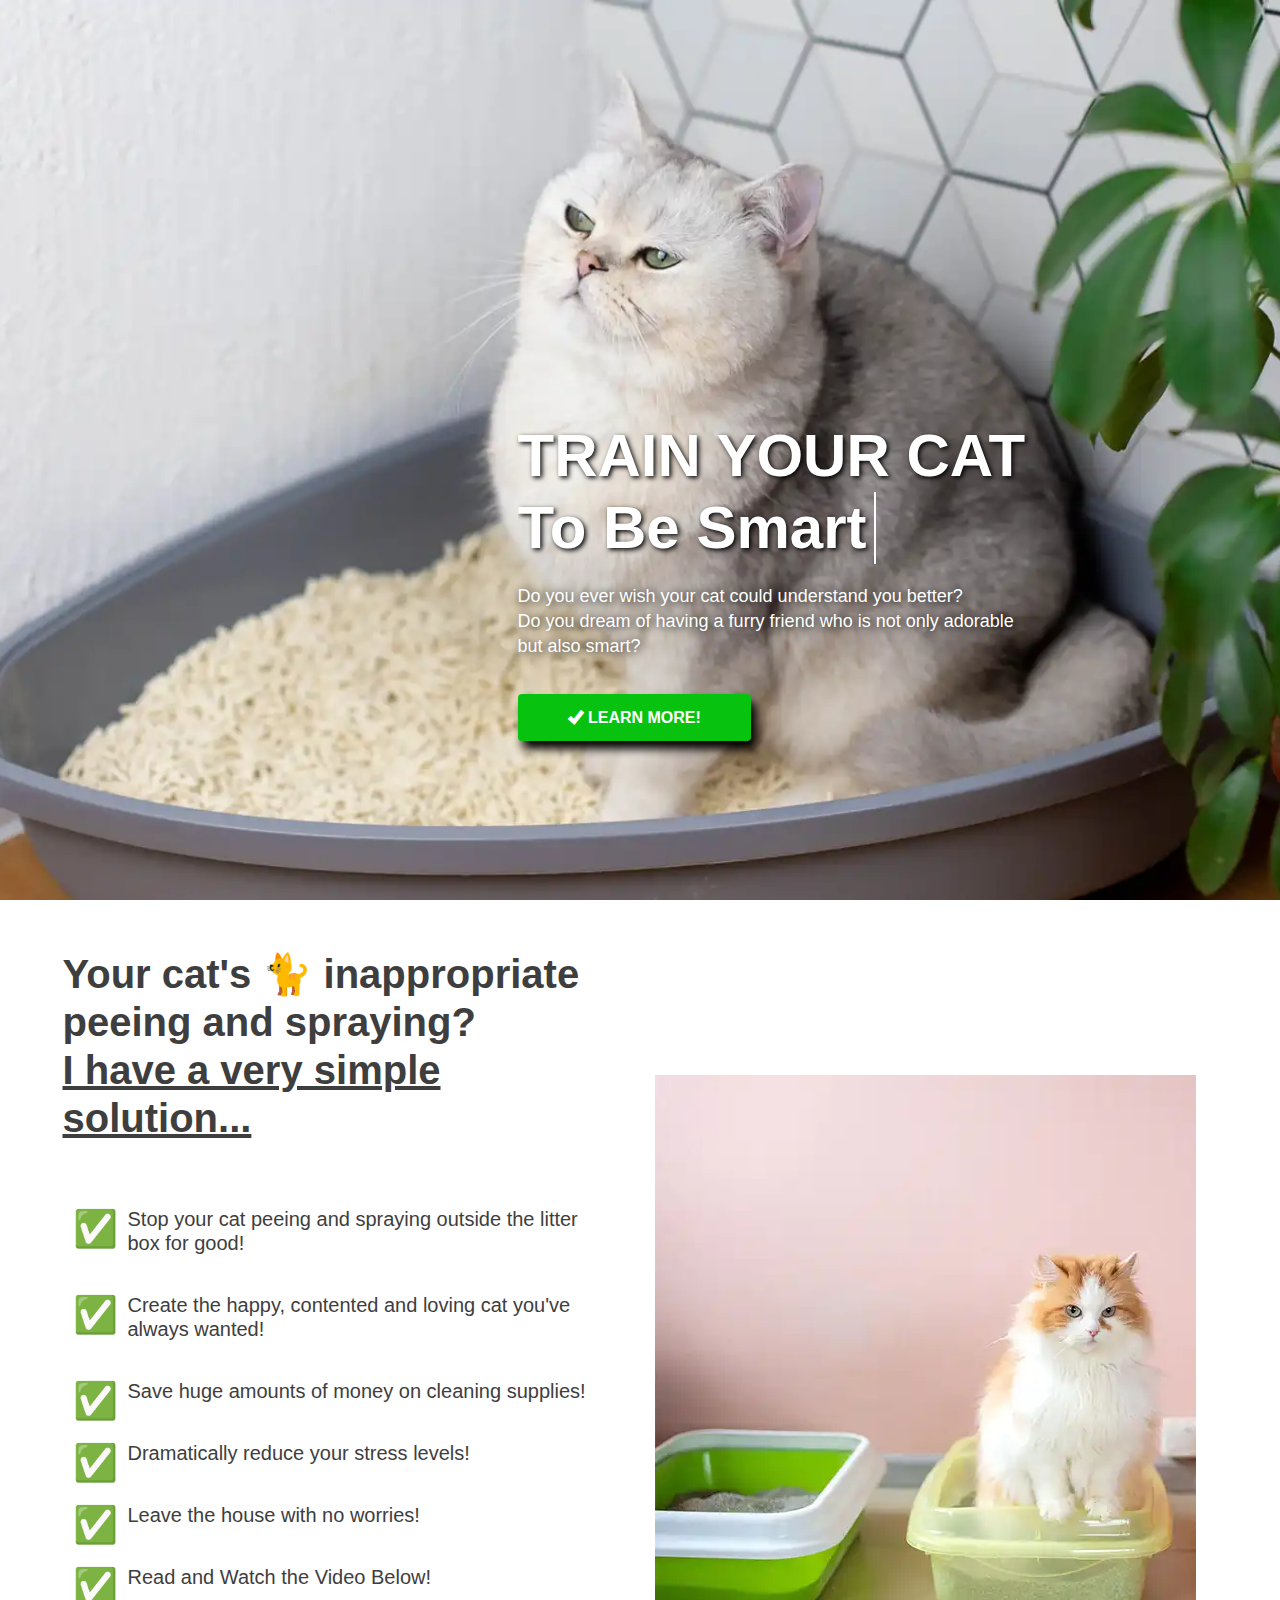
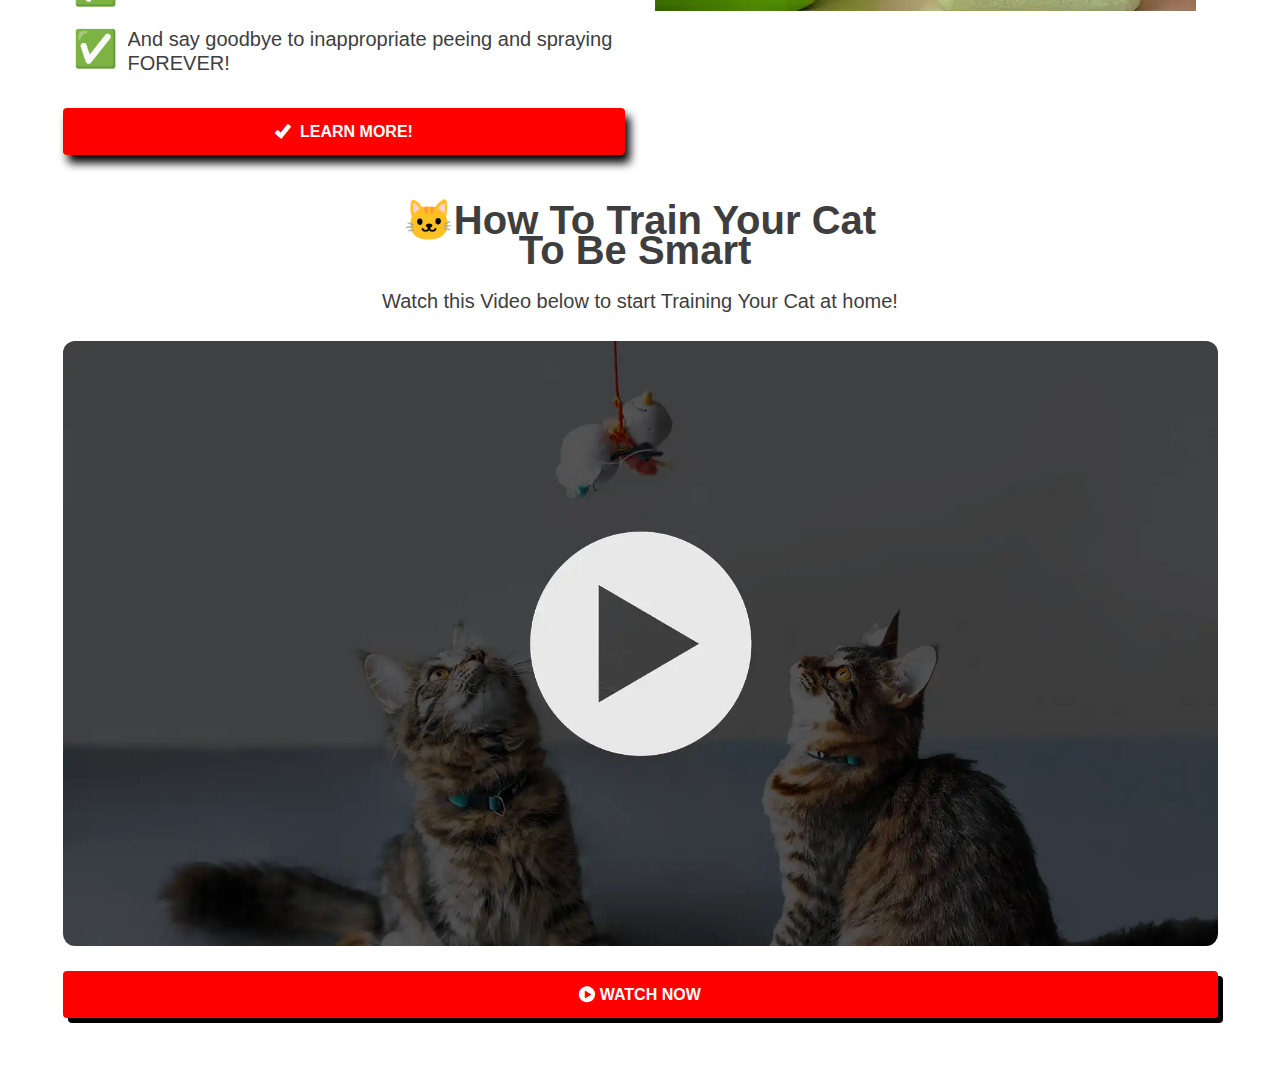
==== commit dc95e402: "update" ====
--- a/catspray.html
+++ b/catspray.html
@@ -4,7 +4,7 @@
 <head>
 	<meta charset="utf-8">
 	<meta http-equiv="x-ua-compatible" content="ie=edge">
-	<title>Cat Spraying No More</title>
+	<title>Cat Language Bible - How to Finally Speak Cat!</title>
 	<meta name="description" content="">
 	<meta name="viewport" content="width=device-width, initial-scale=1">
 	
@@ -61,7 +61,7 @@
 								</span>
 							</h1>
 							<p>Do you ever wish your cat could understand you better?<br>Do you dream of having a furry friend who is not only adorable but also smart? </p>
-							<a class="hero-btn" target="_blank" href="https://05e74hx4rsquew42be6kz4aq9v.hop.clickbank.net">
+							<a class="hero-btn" target="_blank" href="https://59bc7ar5wqqn0u45bow8pbdz21.hop.clickbank.net">
 								<i class="icofont icofont-ui-check"></i> Learn More!</a>
 						</div>
 					</div>
@@ -123,7 +123,7 @@
 								<h2>✅</h2>
 							</div>
 							<div class="service-content">
-								<h4> <a target="_blank" href="https://05e74hx4rsquew42be6kz4aq9v.hop.clickbank.net">Read and Watch the Video Below!</a></b></h4>
+								<h4> <a target="_blank" href="https://59bc7ar5wqqn0u45bow8pbdz21.hop.clickbank.net">Read and Watch the Video Below!</a></b></h4>
 							</div>
 						</div>
 						<div class="single-service">
@@ -136,7 +136,7 @@
 						</div>
 						
 
-						<a class="hero-btn" target="_blank" href="https://05e74hx4rsquew42be6kz4aq9v.hop.clickbank.net">
+						<a class="hero-btn" target="_blank" href="https://59bc7ar5wqqn0u45bow8pbdz21.hop.clickbank.net">
 							<i class="icofont icofont-ui-check"></i> Learn More!</a>
 
 					</div>
@@ -157,18 +157,24 @@
 			<div class="row">
 				<div class="col-12">
 					<div class="section-heading pb-20 text-center">
-						<h2>🐱How to Train your cat to be Smart?</h2>
+						<h2 class="title2 cd-headline clip is-full-width">🐱How to Train your cat<br>
+							<span class="cd-words-wrapper">
+								<b class="is-visible"> To Be Smart</b>
+								<b>To Be Good</b>
+							</span>
+						</h3>
 						<h4>Watch this Video below to start Training Your Cat at home!</h4>
 						
 					</div>
 					<div class="about-img">
-						<a target="_blank" href="https://05e74hx4rsquew42be6kz4aq9v.hop.clickbank.net">
+						<a target="_blank" href="https://59bc7ar5wqqn0u45bow8pbdz21.hop.clickbank.net">
 						<img style="border-radius: 12px;" src="img/slider/video1.webp" alt="" />
 						</a>
 					</div>
-					<a class="clikbtn" target="_blank" href="https://05e74hx4rsquew42be6kz4aq9v.hop.clickbank.net">
+					<a class="clikbtn" target="_blank" href="https://59bc7ar5wqqn0u45bow8pbdz21.hop.clickbank.net">
 						<i class="icofont icofont-play-alt-1"></i>  Watch Now</a>
 						<br><br>
+						
 				</div>
 			</div>
 			
--- a/style.css
+++ b/style.css
@@ -828,3 +828,5 @@
 }
 #scrollUp:hover{background:#3e3e3e;}
 
+
+
